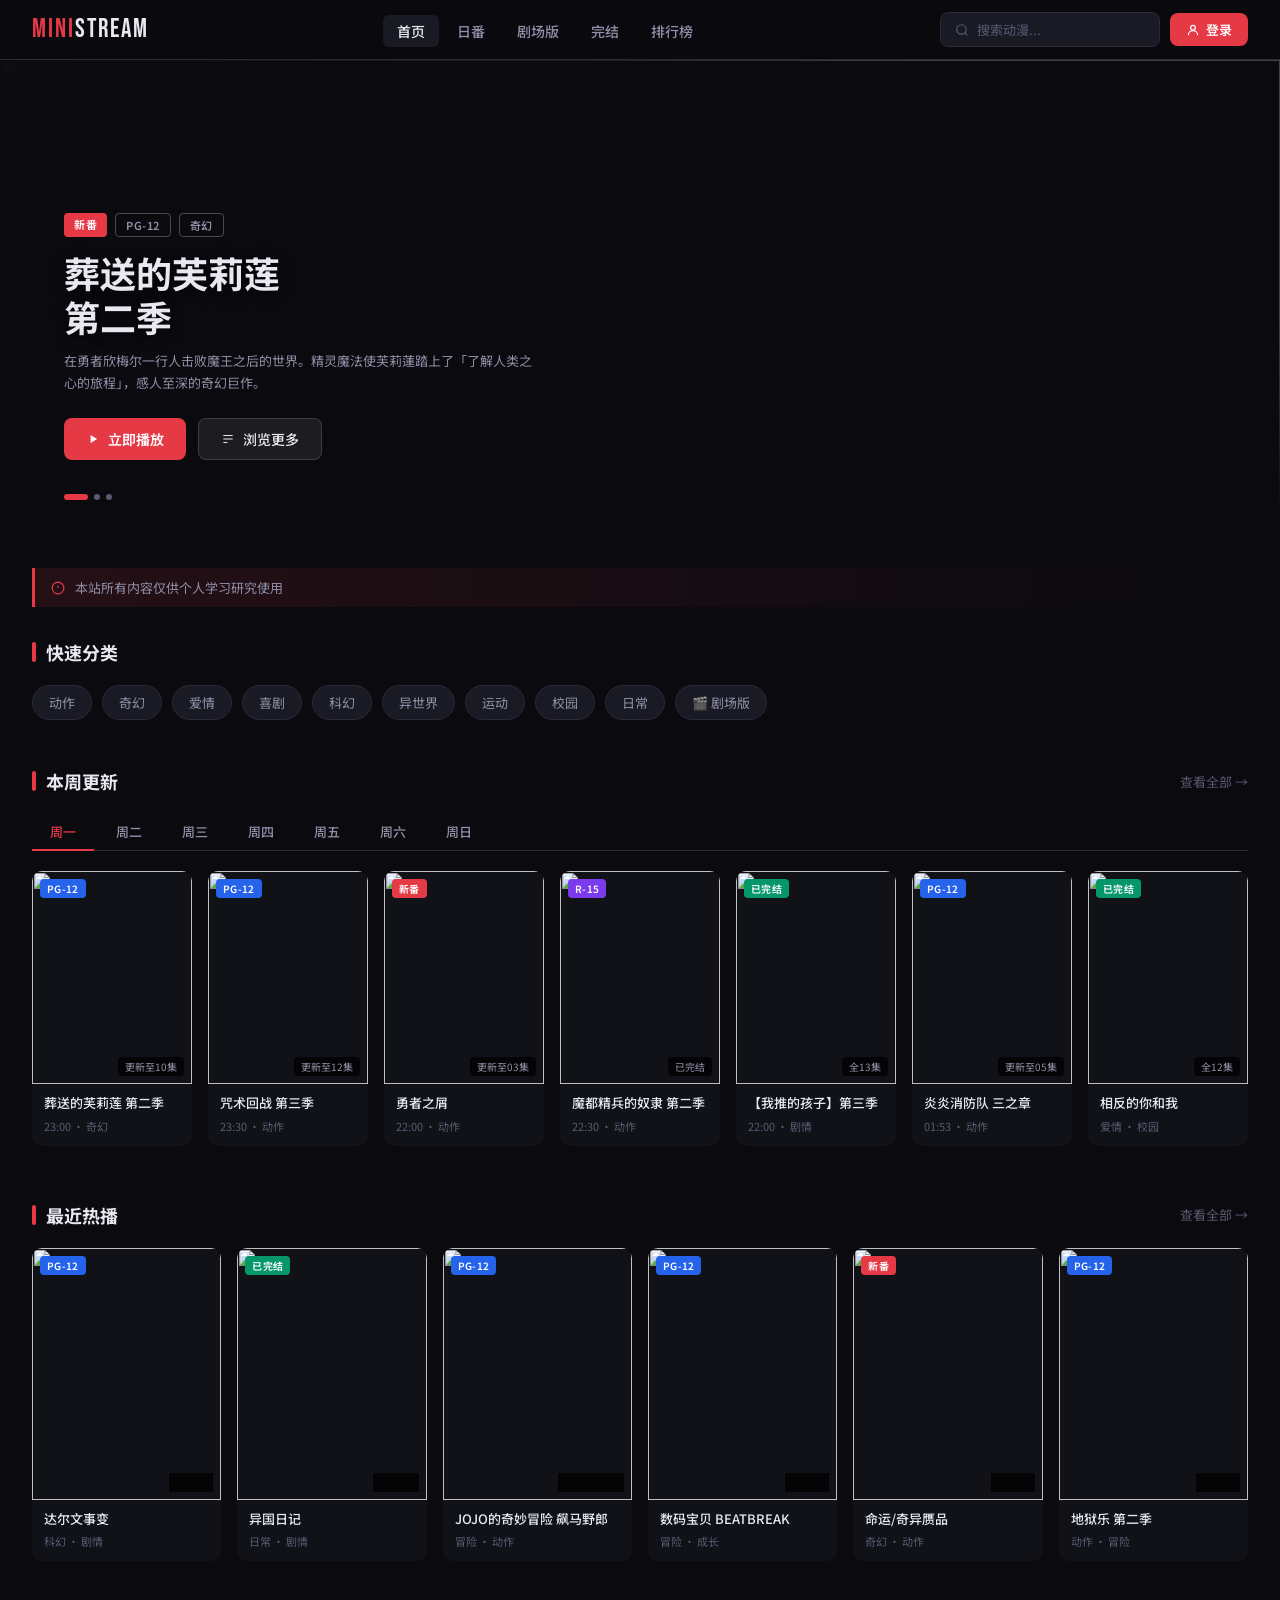
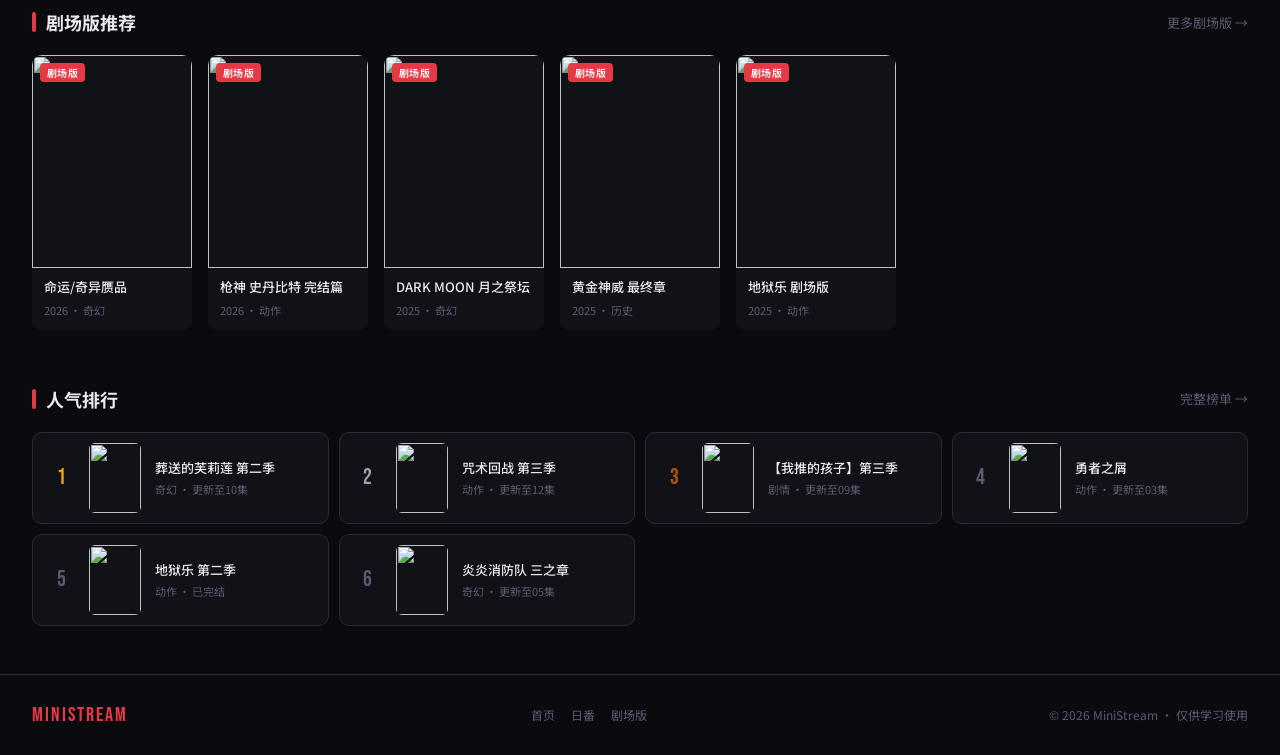
==== frontend/index.html @ b25bc858 "feat: 初始化项目 - 前端页面+FastAPI后端+HLS流媒体" ====
<!DOCTYPE html>
<html lang="zh">
<head>
  <meta charset="UTF-8">
  <meta name="viewport" content="width=device-width, initial-scale=1.0">
  <title>MiniStream · 高清动漫在线观看</title>
  <link rel="preconnect" href="https://fonts.googleapis.com">
  <link href="https://fonts.googleapis.com/css2?family=Noto+Sans+SC:wght@300;400;500;700&family=Bebas+Neue&display=swap" rel="stylesheet">
  <link rel="stylesheet" href="common.css">
  <style>
    /* HERO */
    .hero { position: relative; height: 460px; overflow: hidden; margin-bottom: 48px; }
    .hero-slides { position: relative; width: 100%; height: 100%; }
    .hero-slide { position: absolute; inset: 0; opacity: 0; transition: opacity 0.8s ease; }
    .hero-slide.active { opacity: 1; }
    .hero-bg { width: 100%; height: 100%; object-fit: cover; filter: brightness(0.35); }
    .hero-gradient {
      position: absolute; inset: 0;
      background: linear-gradient(to right, rgba(10,10,15,0.96) 0%, rgba(10,10,15,0.65) 45%, transparent 75%),
                  linear-gradient(to top, rgba(10,10,15,1) 0%, transparent 45%);
    }
    .hero-content {
      position: absolute; bottom: 60px; left: 64px; max-width: 480px;
      animation: fadeUp 0.6s ease;
    }
    @keyframes fadeUp { from { opacity:0; transform:translateY(16px); } to { opacity:1; transform:translateY(0); } }
    .hero-tags { display: flex; gap: 8px; margin-bottom: 14px; }
    .hero-tag {
      font-size: 11px; font-weight: 600; padding: 3px 10px; border-radius: 4px;
      background: var(--accent); color: #fff; letter-spacing: 0.5px;
    }
    .hero-tag.outline { background: transparent; border: 1px solid rgba(255,255,255,0.25); color: var(--text2); }
    .hero-title { font-size: 36px; font-weight: 700; line-height: 1.2; margin-bottom: 12px; text-shadow: 0 2px 12px rgba(0,0,0,0.6); }
    .hero-desc { font-size: 13px; color: var(--text2); line-height: 1.7; margin-bottom: 24px;
      display: -webkit-box; -webkit-line-clamp: 3; -webkit-box-orient: vertical; overflow: hidden; }
    .hero-actions { display: flex; gap: 12px; }
    .btn-primary {
      display: flex; align-items: center; gap: 8px;
      background: var(--accent); color: #fff; border: none;
      padding: 10px 22px; border-radius: 8px; font-size: 14px; font-weight: 600;
      cursor: pointer; font-family: inherit; transition: all 0.2s; text-decoration: none;
    }
    .btn-primary:hover { background: var(--accent2); transform: translateY(-1px); }
    .btn-secondary {
      display: flex; align-items: center; gap: 8px;
      background: rgba(255,255,255,0.08); color: var(--text);
      border: 1px solid rgba(255,255,255,0.15);
      padding: 10px 22px; border-radius: 8px; font-size: 14px; font-weight: 500;
      cursor: pointer; font-family: inherit; transition: all 0.2s; text-decoration: none; backdrop-filter: blur(8px);
    }
    .btn-secondary:hover { background: rgba(255,255,255,0.14); }
    .hero-dots { position: absolute; bottom: 20px; left: 64px; display: flex; gap: 6px; }
    .hero-dot { width: 6px; height: 6px; border-radius: 3px; background: var(--text3); cursor: pointer; transition: all 0.3s; }
    .hero-dot.active { width: 24px; background: var(--accent); }

    /* SECTIONS */
    .section { padding: 0 32px; margin-bottom: 48px; }
    .section-header { display: flex; align-items: center; justify-content: space-between; margin-bottom: 20px; }
    .section-title { display: flex; align-items: center; gap: 10px; font-size: 18px; font-weight: 700; }
    .section-title::before { content:''; display:block; width:4px; height:20px; background:var(--accent); border-radius:2px; }
    .section-more { font-size: 13px; color: var(--text3); text-decoration: none; display: flex; align-items: center; gap: 4px; transition: color 0.2s; }
    .section-more:hover { color: var(--accent); }

    /* WEEKDAY */
    .weekday-tabs { display:flex; gap:4px; margin-bottom:20px; border-bottom:1px solid var(--border); }
    .weekday-tab { padding:8px 18px; font-size:13px; font-weight:500; color:var(--text2); cursor:pointer; border-bottom:2px solid transparent; margin-bottom:-1px; transition:all 0.2s; }
    .weekday-tab:hover { color: var(--text); }
    .weekday-tab.active { color: var(--accent); border-bottom-color: var(--accent); }

    /* SCROLL ROW */
    .scroll-row { display:flex; gap:16px; overflow-x:auto; padding-bottom:8px; scrollbar-width:none; }
    .scroll-row::-webkit-scrollbar { display:none; }
    .scroll-row .anime-card { flex: 0 0 160px; }

    /* GRID */
    .card-grid { display:grid; grid-template-columns:repeat(auto-fill, minmax(180px,1fr)); gap:16px; }

    /* RANKING */
    .rank-list { display:grid; grid-template-columns:repeat(auto-fill, minmax(280px,1fr)); gap:10px; }
    .rank-item {
      display:flex; align-items:center; gap:14px; padding:10px 14px;
      border-radius:10px; background:var(--bg2); border:1px solid var(--border);
      cursor:pointer; transition:all 0.2s; text-decoration:none; color:inherit;
    }
    .rank-item:hover { background:var(--card-hover); border-color:var(--accent); }
    .rank-num { font-family:'Bebas Neue',sans-serif; font-size:22px; color:var(--text3); width:28px; text-align:center; flex-shrink:0; }
    .rank-item:nth-child(1) .rank-num { color:#f59e0b; }
    .rank-item:nth-child(2) .rank-num { color:#9ca3af; }
    .rank-item:nth-child(3) .rank-num { color:#b45309; }
    .rank-thumb { width:52px; height:70px; border-radius:6px; object-fit:cover; flex-shrink:0; }
    .rank-info { flex:1; min-width:0; }
    .rank-title { font-size:13px; font-weight:500; margin-bottom:4px; white-space:nowrap; overflow:hidden; text-overflow:ellipsis; }
    .rank-sub { font-size:11px; color:var(--text3); }

    /* NOTICE */
    .notice {
      background: linear-gradient(90deg, rgba(230,57,70,0.12), transparent);
      border-left: 3px solid var(--accent);
      padding: 10px 16px; margin: 0 32px 32px;
      border-radius: 0 8px 8px 0;
      font-size: 13px; color: var(--text2);
      display: flex; align-items: center; gap: 10px;
    }

    /* CATEGORY QUICK LINKS */
    .quick-links { display:flex; gap:10px; flex-wrap:wrap; }
    .quick-link {
      padding: 7px 16px; border-radius: 20px;
      background: var(--bg3); border: 1px solid var(--border);
      font-size: 13px; color: var(--text2); text-decoration: none;
      transition: all 0.2s;
    }
    .quick-link:hover { border-color: var(--accent); color: var(--accent); }

    @media(max-width:768px) {
      .hero-content { left:20px; bottom:40px; }
      .hero-title { font-size:24px; }
      .section { padding: 0 16px; }
      .notice { margin: 0 16px 24px; }
    }
  </style>
</head>
<body>

<nav>
  <a href="index.html" class="logo">Mini<span>Stream</span></a>
  <ul class="nav-links">
    <li><a href="index.html" class="active">首页</a></li>
    <li><a href="show-anime.html">日番</a></li>
    <li><a href="show-movie.html">剧场版</a></li>
    <li><a href="show-anime.html?filter=end">完结</a></li>
    <li><a href="show-anime.html?sort=hits">排行榜</a></li>
  </ul>
  <div style="display:flex;align-items:center;gap:10px;">
    <div class="nav-search">
      <svg width="14" height="14" viewBox="0 0 24 24" fill="none" stroke="currentColor" stroke-width="2"><circle cx="11" cy="11" r="8"/><path d="m21 21-4.35-4.35"/></svg>
      <input type="text" placeholder="搜索动漫...">
    </div>
    <div id="nav-user-area"></div>
  </div>
</nav>
<style>
.nav-login-btn {
  display:flex; align-items:center; gap:6px;
  padding:7px 16px; border-radius:8px;
  background:var(--accent); color:#fff;
  font-size:13px; font-weight:600;
  text-decoration:none; white-space:nowrap;
  transition:all 0.2s; flex-shrink:0;
}
.nav-login-btn:hover { background:var(--accent2); transform:translateY(-1px); }
.nav-user-btn {
  display:flex; align-items:center; gap:8px;
  padding:5px 14px 5px 6px; border-radius:8px;
  background:var(--bg3); border:1px solid var(--border);
  color:var(--text); font-size:13px; font-weight:500;
  text-decoration:none; white-space:nowrap;
  transition:all 0.2s; flex-shrink:0;
}
.nav-user-btn:hover { border-color:var(--accent); color:var(--accent); }
.nav-user-avatar {
  width:28px; height:28px; border-radius:50%;
  background:linear-gradient(135deg,#f59e0b,#ef4444);
  display:flex; align-items:center; justify-content:center;
  font-size:11px; font-weight:700; color:#fff; flex-shrink:0;
}
</style>
<script>
(function(){
  const area = document.getElementById('nav-user-area');
  const loggedIn = sessionStorage.getItem('ms_logged_in') === '1';
  if (loggedIn) {
    area.innerHTML = `<a href="profile.html" class="nav-user-btn"><div class="nav-user-avatar">MS</div>我的</a>`;
  } else {
    area.innerHTML = `<a href="login.html" class="nav-login-btn"><svg width="14" height="14" viewBox="0 0 24 24" fill="none" stroke="currentColor" stroke-width="2"><circle cx="12" cy="8" r="4"/><path d="M20 21a8 8 0 1 0-16 0"/></svg>登录</a>`;
  }
})();
</script>

<!-- HERO -->
<div class="hero">
  <div class="hero-slides">
    <div class="hero-slide active">
      <img class="hero-bg" src="https://images.unsplash.com/photo-1578632767115-351597cf2477?w=1600&q=80" alt="">
      <div class="hero-gradient"></div>
      <div class="hero-content">
        <div class="hero-tags">
          <span class="hero-tag">新番</span>
          <span class="hero-tag outline">PG-12</span>
          <span class="hero-tag outline">奇幻</span>
        </div>
        <h1 class="hero-title">葬送的芙莉莲<br>第二季</h1>
        <p class="hero-desc">在勇者欣梅尔一行人击败魔王之后的世界。精灵魔法使芙莉蓮踏上了「了解人类之心的旅程」，感人至深的奇幻巨作。</p>
        <div class="hero-actions">
          <a href="player.html" class="btn-primary">
            <svg width="14" height="14" viewBox="0 0 24 24" fill="currentColor"><path d="M8 5v14l11-7z"/></svg>
            立即播放
          </a>
          <a href="show-anime.html" class="btn-secondary">
            <svg width="14" height="14" viewBox="0 0 24 24" fill="none" stroke="currentColor" stroke-width="2"><path d="M4 6h16M4 12h16M4 18h7"/></svg>
            浏览更多
          </a>
        </div>
      </div>
    </div>
    <div class="hero-slide">
      <img class="hero-bg" src="https://images.unsplash.com/photo-1541701494587-cb58502866ab?w=1600&q=80" alt="">
      <div class="hero-gradient"></div>
      <div class="hero-content">
        <div class="hero-tags">
          <span class="hero-tag">热播</span>
          <span class="hero-tag outline">PG-12</span>
          <span class="hero-tag outline">动作</span>
        </div>
        <h1 class="hero-title">咒术回战<br>第三季</h1>
        <p class="hero-desc">涩谷事变后，五条悟被封印，虎杖等人踏入死灭回游的残酷战场，守护世界的最终决战开幕。</p>
        <div class="hero-actions">
          <a href="player.html" class="btn-primary">
            <svg width="14" height="14" viewBox="0 0 24 24" fill="currentColor"><path d="M8 5v14l11-7z"/></svg>
            立即播放
          </a>
          <a href="show-anime.html" class="btn-secondary">
            <svg width="14" height="14" viewBox="0 0 24 24" fill="none" stroke="currentColor" stroke-width="2"><path d="M4 6h16M4 12h16M4 18h7"/></svg>
            浏览更多
          </a>
        </div>
      </div>
    </div>
    <div class="hero-slide">
      <img class="hero-bg" src="https://images.unsplash.com/photo-1614854262318-831574f15f1f?w=1600&q=80" alt="">
      <div class="hero-gradient"></div>
      <div class="hero-content">
        <div class="hero-tags">
          <span class="hero-tag">剧场版</span>
          <span class="hero-tag outline">PG-12</span>
          <span class="hero-tag outline">冒险</span>
        </div>
        <h1 class="hero-title">命运/奇异赝品</h1>
        <p class="hero-desc">圣杯战争再度开启，魔法师与英雄从者在美国西部展开新一轮命运对决。</p>
        <div class="hero-actions">
          <a href="player.html" class="btn-primary">
            <svg width="14" height="14" viewBox="0 0 24 24" fill="currentColor"><path d="M8 5v14l11-7z"/></svg>
            立即播放
          </a>
          <a href="show-movie.html" class="btn-secondary">
            <svg width="14" height="14" viewBox="0 0 24 24" fill="none" stroke="currentColor" stroke-width="2"><path d="M4 6h16M4 12h16M4 18h7"/></svg>
            更多剧场版
          </a>
        </div>
      </div>
    </div>
  </div>
  <div class="hero-dots">
    <div class="hero-dot active" onclick="goSlide(0)"></div>
    <div class="hero-dot" onclick="goSlide(1)"></div>
    <div class="hero-dot" onclick="goSlide(2)"></div>
  </div>
</div>

<!-- NOTICE -->
<div class="notice">
  <svg width="14" height="14" viewBox="0 0 24 24" fill="none" stroke="var(--accent)" stroke-width="2"><circle cx="12" cy="12" r="10"/><path d="M12 8v4m0 4h.01"/></svg>
  本站所有内容仅供个人学习研究使用
</div>

<!-- 快速分类 -->
<div class="section">
  <div class="section-header">
    <div class="section-title">快速分类</div>
  </div>
  <div class="quick-links">
    <a href="show-anime.html?genre=action" class="quick-link">动作</a>
    <a href="show-anime.html?genre=fantasy" class="quick-link">奇幻</a>
    <a href="show-anime.html?genre=romance" class="quick-link">爱情</a>
    <a href="show-anime.html?genre=comedy" class="quick-link">喜剧</a>
    <a href="show-anime.html?genre=scifi" class="quick-link">科幻</a>
    <a href="show-anime.html?genre=isekai" class="quick-link">异世界</a>
    <a href="show-anime.html?genre=sports" class="quick-link">运动</a>
    <a href="show-anime.html?genre=school" class="quick-link">校园</a>
    <a href="show-anime.html?genre=daily" class="quick-link">日常</a>
    <a href="show-movie.html" class="quick-link">🎬 剧场版</a>
  </div>
</div>

<!-- 本周更新 -->
<div class="section">
  <div class="section-header">
    <div class="section-title">本周更新</div>
    <a href="show-anime.html" class="section-more">查看全部 →</a>
  </div>
  <div class="weekday-tabs">
    <div class="weekday-tab active">周一</div>
    <div class="weekday-tab">周二</div>
    <div class="weekday-tab">周三</div>
    <div class="weekday-tab">周四</div>
    <div class="weekday-tab">周五</div>
    <div class="weekday-tab">周六</div>
    <div class="weekday-tab">周日</div>
  </div>
  <div class="scroll-row">
    <a href="player.html" class="anime-card">
      <div class="card-thumb">
        <img src="https://images.unsplash.com/photo-1607604276583-eef5d176d035?w=300&q=70" alt="">
        <div class="card-overlay"><div class="play-icon"><svg width="18" height="18" viewBox="0 0 24 24" fill="white"><path d="M8 5v14l11-7z"/></svg></div></div>
        <span class="card-badge pg">PG-12</span>
        <span class="card-ep">更新至10集</span>
      </div>
      <div class="card-info"><div class="card-title">葬送的芙莉莲 第二季</div><div class="card-meta">23:00 · 奇幻</div></div>
    </a>
    <a href="player.html" class="anime-card">
      <div class="card-thumb">
        <img src="https://images.unsplash.com/photo-1635805737707-575885ab0820?w=300&q=70" alt="">
        <div class="card-overlay"><div class="play-icon"><svg width="18" height="18" viewBox="0 0 24 24" fill="white"><path d="M8 5v14l11-7z"/></svg></div></div>
        <span class="card-badge pg">PG-12</span>
        <span class="card-ep">更新至12集</span>
      </div>
      <div class="card-info"><div class="card-title">咒术回战 第三季</div><div class="card-meta">23:30 · 动作</div></div>
    </a>
    <a href="player.html" class="anime-card">
      <div class="card-thumb">
        <img src="https://images.unsplash.com/photo-1614854262318-831574f15f1f?w=300&q=70" alt="">
        <div class="card-overlay"><div class="play-icon"><svg width="18" height="18" viewBox="0 0 24 24" fill="white"><path d="M8 5v14l11-7z"/></svg></div></div>
        <span class="card-badge">新番</span>
        <span class="card-ep">更新至03集</span>
      </div>
      <div class="card-info"><div class="card-title">勇者之屑</div><div class="card-meta">22:00 · 动作</div></div>
    </a>
    <a href="player.html" class="anime-card">
      <div class="card-thumb">
        <img src="https://images.unsplash.com/photo-1560762484-813fc97650a0?w=300&q=70" alt="">
        <div class="card-overlay"><div class="play-icon"><svg width="18" height="18" viewBox="0 0 24 24" fill="white"><path d="M8 5v14l11-7z"/></svg></div></div>
        <span class="card-badge r15">R-15</span>
        <span class="card-ep">已完结</span>
      </div>
      <div class="card-info"><div class="card-title">魔都精兵的奴隶 第二季</div><div class="card-meta">22:30 · 动作</div></div>
    </a>
    <a href="player.html" class="anime-card">
      <div class="card-thumb">
        <img src="https://images.unsplash.com/photo-1534447677768-be436bb09401?w=300&q=70" alt="">
        <div class="card-overlay"><div class="play-icon"><svg width="18" height="18" viewBox="0 0 24 24" fill="white"><path d="M8 5v14l11-7z"/></svg></div></div>
        <span class="card-badge end">已完结</span>
        <span class="card-ep">全13集</span>
      </div>
      <div class="card-info"><div class="card-title">【我推的孩子】第三季</div><div class="card-meta">22:00 · 剧情</div></div>
    </a>
    <a href="player.html" class="anime-card">
      <div class="card-thumb">
        <img src="https://images.unsplash.com/photo-1579546929518-9e396f3cc809?w=300&q=70" alt="">
        <div class="card-overlay"><div class="play-icon"><svg width="18" height="18" viewBox="0 0 24 24" fill="white"><path d="M8 5v14l11-7z"/></svg></div></div>
        <span class="card-badge pg">PG-12</span>
        <span class="card-ep">更新至05集</span>
      </div>
      <div class="card-info"><div class="card-title">炎炎消防队 三之章</div><div class="card-meta">01:53 · 动作</div></div>
    </a>
    <a href="player.html" class="anime-card">
      <div class="card-thumb">
        <img src="https://images.unsplash.com/photo-1519638399535-1b036603ac77?w=300&q=70" alt="">
        <div class="card-overlay"><div class="play-icon"><svg width="18" height="18" viewBox="0 0 24 24" fill="white"><path d="M8 5v14l11-7z"/></svg></div></div>
        <span class="card-badge end">已完结</span>
        <span class="card-ep">全12集</span>
      </div>
      <div class="card-info"><div class="card-title">相反的你和我</div><div class="card-meta">爱情 · 校园</div></div>
    </a>
  </div>
</div>

<!-- 最近热播 -->
<div class="section">
  <div class="section-header">
    <div class="section-title">最近热播</div>
    <a href="show-anime.html?sort=hits" class="section-more">查看全部 →</a>
  </div>
  <div class="card-grid">
    <a href="player.html" class="anime-card"><div class="card-thumb"><img src="https://images.unsplash.com/photo-1604076913837-52ab5629fde9?w=400&q=70" alt=""><div class="card-overlay"><div class="play-icon"><svg width="18" height="18" viewBox="0 0 24 24" fill="white"><path d="M8 5v14l11-7z"/></svg></div></div><span class="card-badge pg">PG-12</span><span class="card-ep">已完结</span></div><div class="card-info"><div class="card-title">达尔文事变</div><div class="card-meta">科幻 · 剧情</div></div></a>
    <a href="player.html" class="anime-card"><div class="card-thumb"><img src="https://images.unsplash.com/photo-1518173946687-a4c8892bbd9f?w=400&q=70" alt=""><div class="card-overlay"><div class="play-icon"><svg width="18" height="18" viewBox="0 0 24 24" fill="white"><path d="M8 5v14l11-7z"/></svg></div></div><span class="card-badge end">已完结</span><span class="card-ep">全13集</span></div><div class="card-info"><div class="card-title">异国日记</div><div class="card-meta">日常 · 剧情</div></div></a>
    <a href="player.html" class="anime-card"><div class="card-thumb"><img src="https://images.unsplash.com/photo-1502472584811-0a2f2feb8968?w=400&q=70" alt=""><div class="card-overlay"><div class="play-icon"><svg width="18" height="18" viewBox="0 0 24 24" fill="white"><path d="M8 5v14l11-7z"/></svg></div></div><span class="card-badge pg">PG-12</span><span class="card-ep">更新至07集</span></div><div class="card-info"><div class="card-title">JOJO的奇妙冒险 飙马野郎</div><div class="card-meta">冒险 · 动作</div></div></a>
    <a href="player.html" class="anime-card"><div class="card-thumb"><img src="https://images.unsplash.com/photo-1511367461989-f85a21fda167?w=400&q=70" alt=""><div class="card-overlay"><div class="play-icon"><svg width="18" height="18" viewBox="0 0 24 24" fill="white"><path d="M8 5v14l11-7z"/></svg></div></div><span class="card-badge pg">PG-12</span><span class="card-ep">已完结</span></div><div class="card-info"><div class="card-title">数码宝贝 BEATBREAK</div><div class="card-meta">冒险 · 成长</div></div></a>
    <a href="player.html" class="anime-card"><div class="card-thumb"><img src="https://images.unsplash.com/photo-1614854262318-831574f15f1f?w=400&q=70" alt=""><div class="card-overlay"><div class="play-icon"><svg width="18" height="18" viewBox="0 0 24 24" fill="white"><path d="M8 5v14l11-7z"/></svg></div></div><span class="card-badge">新番</span><span class="card-ep">已完结</span></div><div class="card-info"><div class="card-title">命运/奇异赝品</div><div class="card-meta">奇幻 · 动作</div></div></a>
    <a href="player.html" class="anime-card"><div class="card-thumb"><img src="https://images.unsplash.com/photo-1560762484-813fc97650a0?w=400&q=70" alt=""><div class="card-overlay"><div class="play-icon"><svg width="18" height="18" viewBox="0 0 24 24" fill="white"><path d="M8 5v14l11-7z"/></svg></div></div><span class="card-badge pg">PG-12</span><span class="card-ep">已完结</span></div><div class="card-info"><div class="card-title">地狱乐 第二季</div><div class="card-meta">动作 · 冒险</div></div></a>
  </div>
</div>

<!-- 剧场版推荐 -->
<div class="section">
  <div class="section-header">
    <div class="section-title">剧场版推荐</div>
    <a href="show-movie.html" class="section-more">更多剧场版 →</a>
  </div>
  <div class="scroll-row">
    <a href="player.html" class="anime-card">
      <div class="card-thumb"><img src="https://images.unsplash.com/photo-1569701813229-33284b643e3c?w=300&q=70" alt=""><div class="card-overlay"><div class="play-icon"><svg width="18" height="18" viewBox="0 0 24 24" fill="white"><path d="M8 5v14l11-7z"/></svg></div></div><span class="card-badge">剧场版</span></div>
      <div class="card-info"><div class="card-title">命运/奇异赝品</div><div class="card-meta">2026 · 奇幻</div></div>
    </a>
    <a href="player.html" class="anime-card">
      <div class="card-thumb"><img src="https://images.unsplash.com/photo-1519125323398-675f0ddb6308?w=300&q=70" alt=""><div class="card-overlay"><div class="play-icon"><svg width="18" height="18" viewBox="0 0 24 24" fill="white"><path d="M8 5v14l11-7z"/></svg></div></div><span class="card-badge">剧场版</span></div>
      <div class="card-info"><div class="card-title">枪神 史丹比特 完结篇</div><div class="card-meta">2026 · 动作</div></div>
    </a>
    <a href="player.html" class="anime-card">
      <div class="card-thumb"><img src="https://images.unsplash.com/photo-1507003211169-0a1dd7228f2d?w=300&q=70" alt=""><div class="card-overlay"><div class="play-icon"><svg width="18" height="18" viewBox="0 0 24 24" fill="white"><path d="M8 5v14l11-7z"/></svg></div></div><span class="card-badge">剧场版</span></div>
      <div class="card-info"><div class="card-title">DARK MOON 月之祭坛</div><div class="card-meta">2025 · 奇幻</div></div>
    </a>
    <a href="player.html" class="anime-card">
      <div class="card-thumb"><img src="https://images.unsplash.com/photo-1465101162946-4377e57745c3?w=300&q=70" alt=""><div class="card-overlay"><div class="play-icon"><svg width="18" height="18" viewBox="0 0 24 24" fill="white"><path d="M8 5v14l11-7z"/></svg></div></div><span class="card-badge">剧场版</span></div>
      <div class="card-info"><div class="card-title">黄金神威 最终章</div><div class="card-meta">2025 · 历史</div></div>
    </a>
    <a href="player.html" class="anime-card">
      <div class="card-thumb"><img src="https://images.unsplash.com/photo-1451187580459-43490279c0fa?w=300&q=70" alt=""><div class="card-overlay"><div class="play-icon"><svg width="18" height="18" viewBox="0 0 24 24" fill="white"><path d="M8 5v14l11-7z"/></svg></div></div><span class="card-badge">剧场版</span></div>
      <div class="card-info"><div class="card-title">地狱乐 剧场版</div><div class="card-meta">2025 · 动作</div></div>
    </a>
  </div>
</div>

<!-- 人气排行 -->
<div class="section">
  <div class="section-header">
    <div class="section-title">人气排行</div>
    <a href="show-anime.html?sort=hits" class="section-more">完整榜单 →</a>
  </div>
  <div class="rank-list">
    <a href="player.html" class="rank-item"><div class="rank-num">1</div><img class="rank-thumb" src="https://images.unsplash.com/photo-1607604276583-eef5d176d035?w=100&q=70" alt=""><div class="rank-info"><div class="rank-title">葬送的芙莉莲 第二季</div><div class="rank-sub">奇幻 · 更新至10集</div></div></a>
    <a href="player.html" class="rank-item"><div class="rank-num">2</div><img class="rank-thumb" src="https://images.unsplash.com/photo-1635805737707-575885ab0820?w=100&q=70" alt=""><div class="rank-info"><div class="rank-title">咒术回战 第三季</div><div class="rank-sub">动作 · 更新至12集</div></div></a>
    <a href="player.html" class="rank-item"><div class="rank-num">3</div><img class="rank-thumb" src="https://images.unsplash.com/photo-1534447677768-be436bb09401?w=100&q=70" alt=""><div class="rank-info"><div class="rank-title">【我推的孩子】第三季</div><div class="rank-sub">剧情 · 更新至09集</div></div></a>
    <a href="player.html" class="rank-item"><div class="rank-num">4</div><img class="rank-thumb" src="https://images.unsplash.com/photo-1614854262318-831574f15f1f?w=100&q=70" alt=""><div class="rank-info"><div class="rank-title">勇者之屑</div><div class="rank-sub">动作 · 更新至03集</div></div></a>
    <a href="player.html" class="rank-item"><div class="rank-num">5</div><img class="rank-thumb" src="https://images.unsplash.com/photo-1560762484-813fc97650a0?w=100&q=70" alt=""><div class="rank-info"><div class="rank-title">地狱乐 第二季</div><div class="rank-sub">动作 · 已完结</div></div></a>
    <a href="player.html" class="rank-item"><div class="rank-num">6</div><img class="rank-thumb" src="https://images.unsplash.com/photo-1579546929518-9e396f3cc809?w=100&q=70" alt=""><div class="rank-info"><div class="rank-title">炎炎消防队 三之章</div><div class="rank-sub">奇幻 · 更新至05集</div></div></a>
  </div>
</div>

<footer>
  <div class="footer-logo">MiniStream</div>
  <div class="footer-links">
    <a href="index.html">首页</a>
    <a href="show-anime.html">日番</a>
    <a href="show-movie.html">剧场版</a>
  </div>
  <div class="footer-text">© 2026 MiniStream · 仅供学习使用</div>
</footer>

<script>
  let current = 0;
  const slides = document.querySelectorAll('.hero-slide');
  const dots = document.querySelectorAll('.hero-dot');
  function goSlide(n) {
    slides[current].classList.remove('active'); dots[current].classList.remove('active');
    current = n;
    slides[current].classList.add('active'); dots[current].classList.add('active');
  }
  setInterval(() => goSlide((current + 1) % slides.length), 5000);

  document.querySelectorAll('.weekday-tab').forEach(tab => {
    tab.addEventListener('click', () => {
      document.querySelectorAll('.weekday-tab').forEach(t => t.classList.remove('active'));
      tab.classList.add('active');
    });
  });
</script>
</body>
</html>
---- frontend/common.css ----
@import url('https://fonts.googleapis.com/css2?family=Noto+Sans+SC:wght@300;400;500;700&family=Bebas+Neue&display=swap');

:root {
  --bg: #0a0a0f;
  --bg2: #111118;
  --bg3: #1a1a24;
  --accent: #e63946;
  --accent2: #ff6b6b;
  --text: #e8e8f0;
  --text2: #9090a8;
  --text3: #5a5a72;
  --border: #2a2a38;
  --card-hover: #1e1e2e;
}

* { margin: 0; padding: 0; box-sizing: border-box; }

body {
  background: var(--bg);
  color: var(--text);
  font-family: 'Noto Sans SC', sans-serif;
  min-height: 100vh;
}

::-webkit-scrollbar { width: 5px; }
::-webkit-scrollbar-track { background: var(--bg); }
::-webkit-scrollbar-thumb { background: var(--border); border-radius: 3px; }
::-webkit-scrollbar-thumb:hover { background: var(--accent); }

/* NAV */
nav {
  position: sticky; top: 0; z-index: 100;
  background: rgba(10,10,15,0.94);
  backdrop-filter: blur(16px);
  border-bottom: 1px solid var(--border);
  padding: 0 32px; height: 60px;
  display: flex; align-items: center; justify-content: space-between; gap: 24px;
}
.logo {
  font-family: 'Bebas Neue', sans-serif;
  font-size: 26px; letter-spacing: 2px;
  color: var(--accent); text-decoration: none; flex-shrink: 0;
}
.logo span { color: var(--text); }
.nav-links { display: flex; gap: 4px; list-style: none; }
.nav-links a {
  color: var(--text2); text-decoration: none;
  font-size: 14px; font-weight: 500;
  padding: 6px 14px; border-radius: 6px; transition: all 0.2s;
}
.nav-links a:hover, .nav-links a.active { color: var(--text); background: var(--bg3); }
.nav-search {
  display: flex; align-items: center;
  background: var(--bg3); border: 1px solid var(--border);
  border-radius: 8px; padding: 7px 14px; gap: 8px;
  transition: border-color 0.2s; width: 220px;
}
.nav-search:focus-within { border-color: var(--accent); }
.nav-search input {
  background: none; border: none; outline: none;
  color: var(--text); font-size: 13px; font-family: inherit; width: 100%;
}
.nav-search input::placeholder { color: var(--text3); }
.nav-search svg { color: var(--text3); flex-shrink: 0; }

/* CARD */
.anime-card {
  border-radius: 10px; overflow: hidden;
  background: var(--bg2); cursor: pointer;
  transition: transform 0.25s, box-shadow 0.25s;
  position: relative; text-decoration: none; display: block; color: inherit;
}
.anime-card:hover { transform: translateY(-4px); box-shadow: 0 12px 32px rgba(0,0,0,0.5); }
.anime-card:hover .card-overlay { opacity: 1; }
.anime-card:hover .card-thumb img { transform: scale(1.06); }

.card-thumb {
  position: relative; aspect-ratio: 3/4; overflow: hidden;
}
.card-thumb img { width: 100%; height: 100%; object-fit: cover; transition: transform 0.4s; }
.card-overlay {
  position: absolute; inset: 0;
  background: rgba(0,0,0,0.5); opacity: 0; transition: opacity 0.2s;
  display: flex; align-items: center; justify-content: center;
}
.play-icon {
  width: 48px; height: 48px; border-radius: 50%;
  background: var(--accent); display: flex; align-items: center; justify-content: center;
  transform: scale(0.8); transition: transform 0.2s;
}
.anime-card:hover .play-icon { transform: scale(1); }
.card-badge {
  position: absolute; top: 8px; left: 8px;
  font-size: 10px; font-weight: 600;
  padding: 2px 7px; border-radius: 4px;
  background: var(--accent); color: #fff; letter-spacing: 0.3px;
}
.card-badge.pg { background: #2563eb; }
.card-badge.r15 { background: #7c3aed; }
.card-badge.r18 { background: #dc2626; }
.card-badge.end { background: #059669; }
.card-ep {
  position: absolute; bottom: 8px; right: 8px;
  font-size: 10px; padding: 2px 7px; border-radius: 4px;
  background: rgba(0,0,0,0.75); color: var(--text2); backdrop-filter: blur(4px);
}
.card-info { padding: 10px 12px 12px; }
.card-title {
  font-size: 13px; font-weight: 500; line-height: 1.4; margin-bottom: 5px;
  display: -webkit-box; -webkit-line-clamp: 2; -webkit-box-orient: vertical; overflow: hidden;
}
.card-meta { font-size: 11px; color: var(--text3); }

/* FOOTER */
footer {
  border-top: 1px solid var(--border);
  padding: 28px 32px; margin-top: 24px;
  display: flex; align-items: center; justify-content: space-between;
}
.footer-logo { font-family: 'Bebas Neue', sans-serif; font-size: 20px; letter-spacing: 2px; color: var(--accent); }
.footer-text { font-size: 12px; color: var(--text3); }
.footer-links { display: flex; gap: 16px; }
.footer-links a { font-size: 12px; color: var(--text3); text-decoration: none; transition: color 0.2s; }
.footer-links a:hover { color: var(--accent); }

@media (max-width: 768px) {
  nav { padding: 0 16px; }
  .nav-links { display: none; }
  footer { flex-direction: column; gap: 12px; text-align: center; }
}
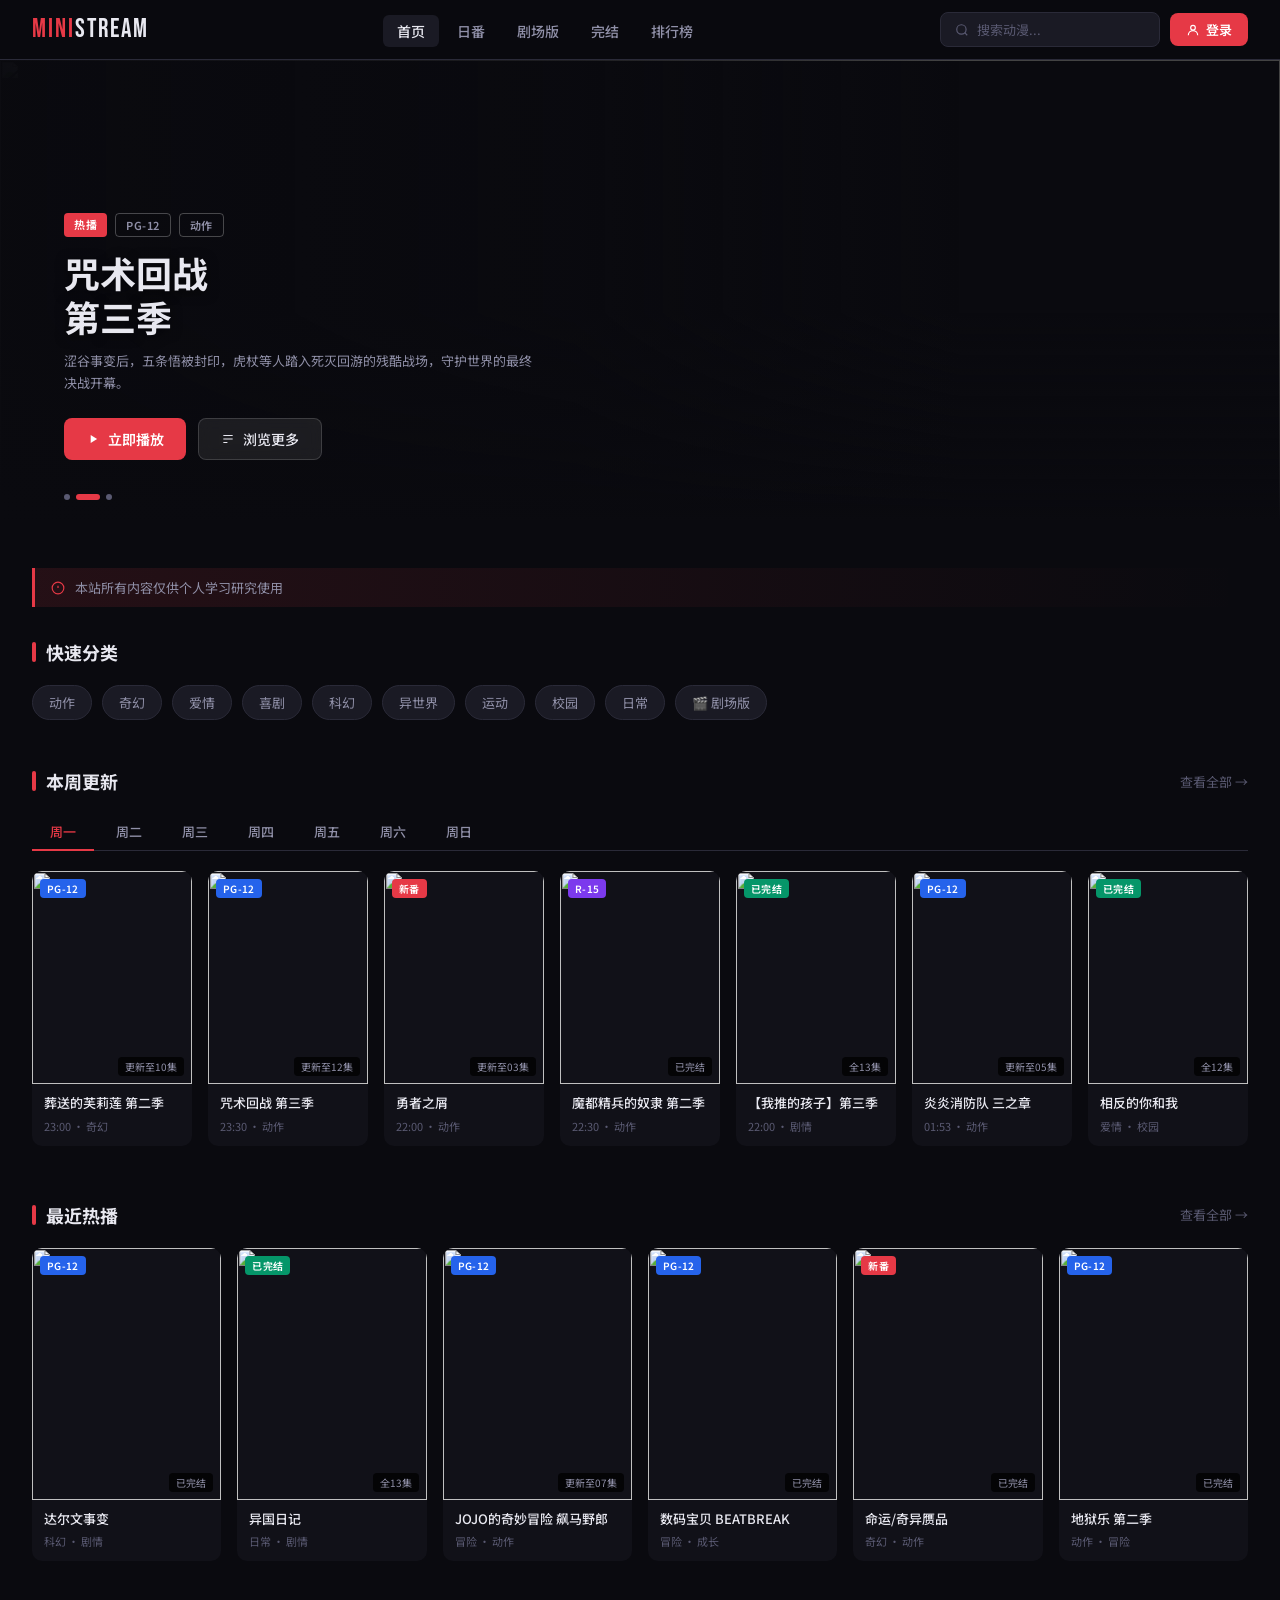
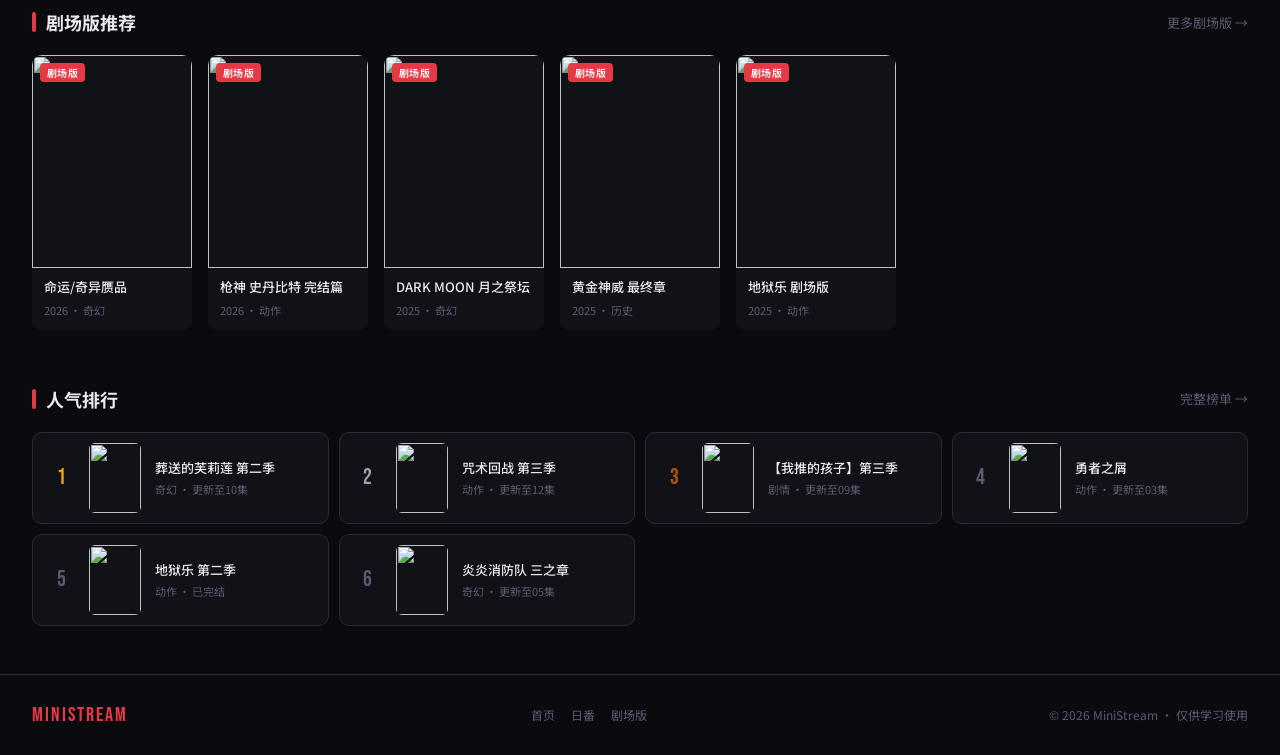
==== commit 5a91867b: "feat: 前后端对接 - 真实登录注册API" ====
--- a/frontend/index.html
+++ b/frontend/index.html
@@ -168,7 +168,7 @@
 <script>
 (function(){
   const area = document.getElementById('nav-user-area');
-  const loggedIn = sessionStorage.getItem('ms_logged_in') === '1';
+  const loggedIn = !!localStorage.getItem('ms_token');
   if (loggedIn) {
     area.innerHTML = `<a href="profile.html" class="nav-user-btn"><div class="nav-user-avatar">MS</div>我的</a>`;
   } else {
@@ -455,4 +455,5 @@
   });
 </script>
 </body>
+<script src="api.js"></script>
 </html>
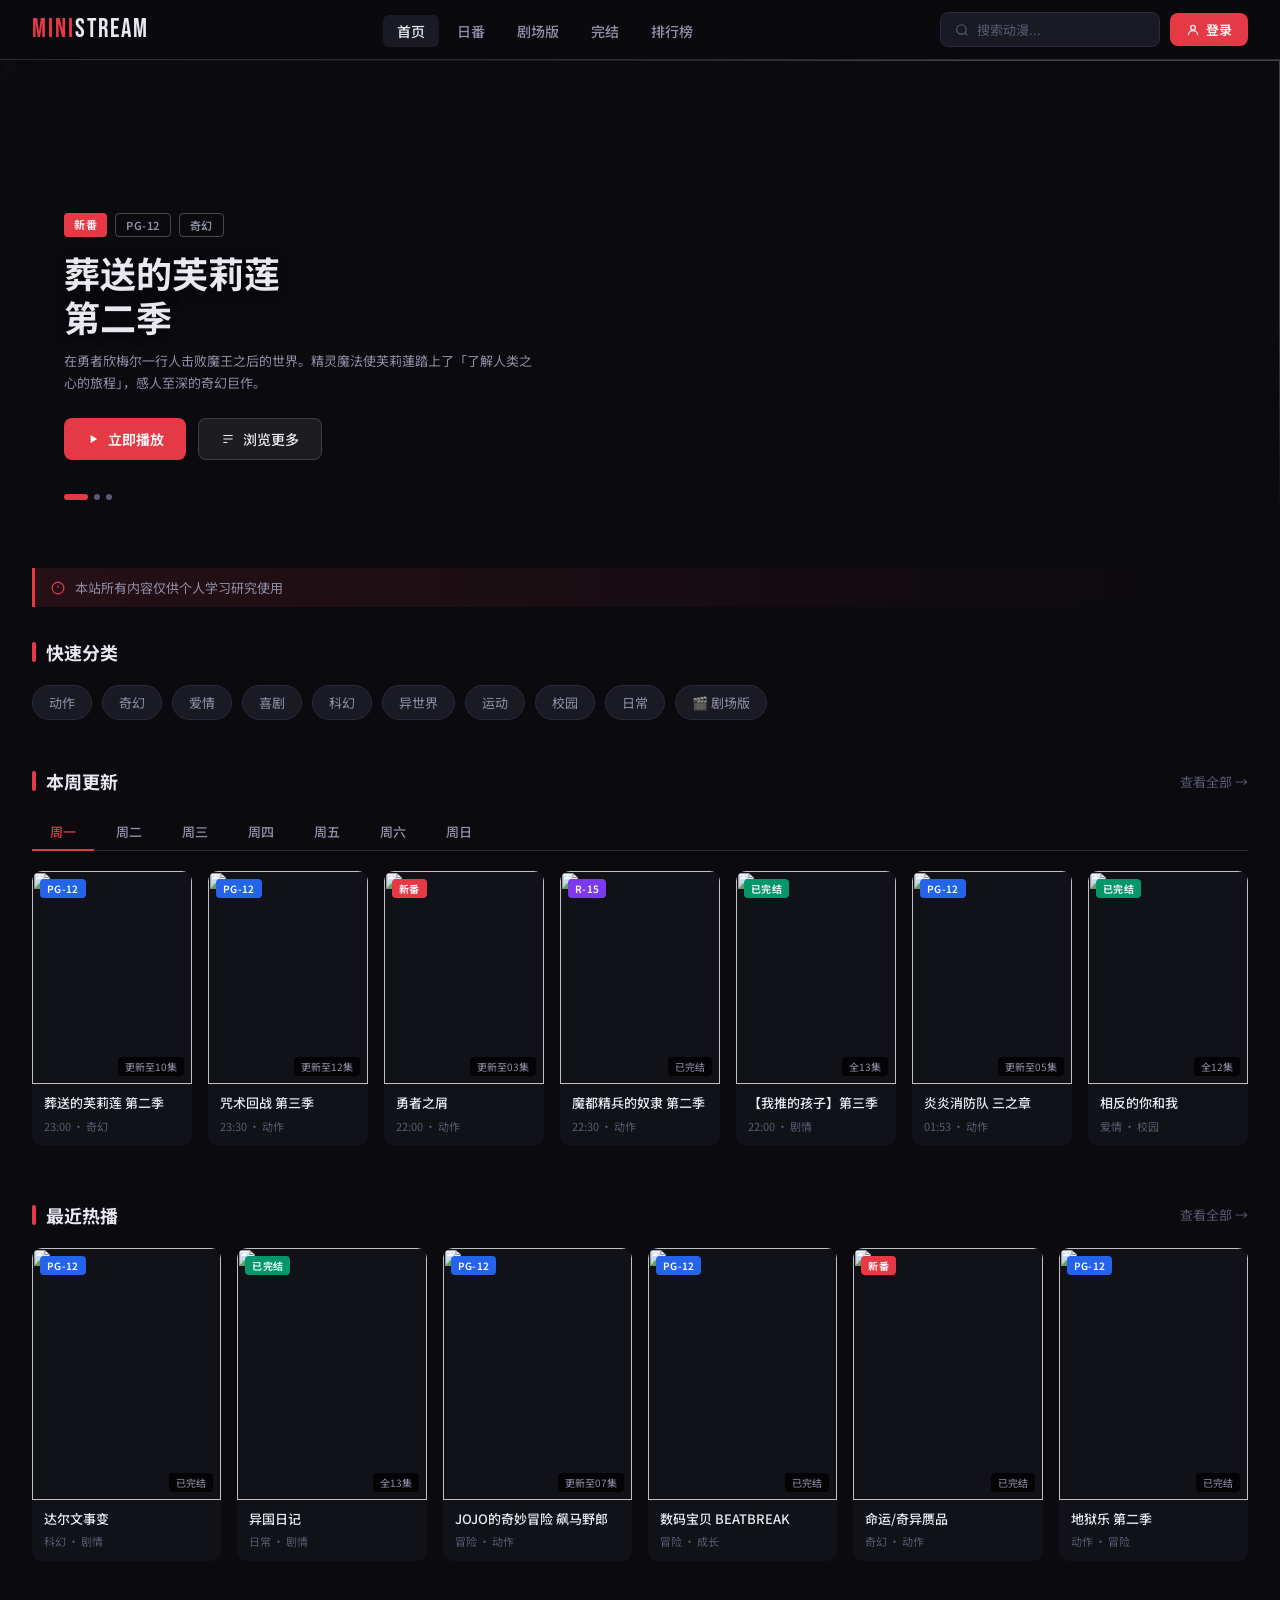
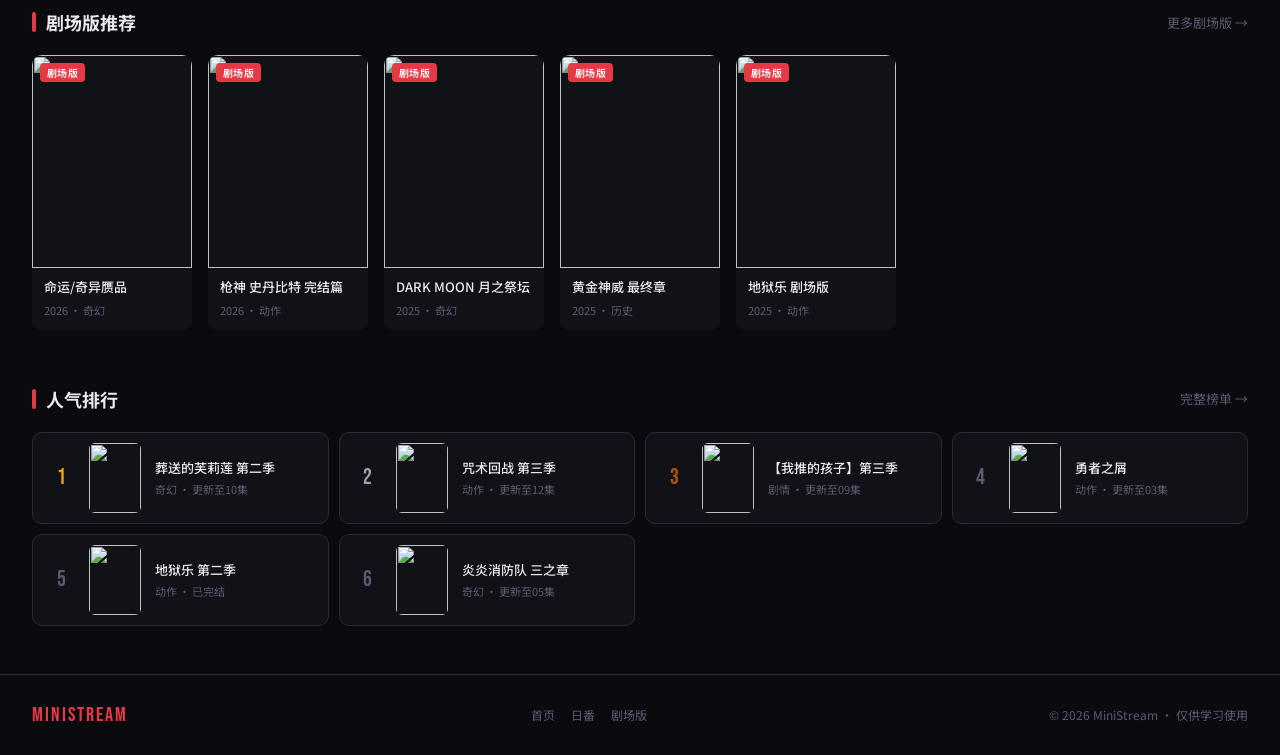
==== commit c1064e96: "feat: 添加搜索功能 - 支持关键词搜索视频" ====
--- a/frontend/index.html
+++ b/frontend/index.html
@@ -454,6 +454,7 @@
     });
   });
 </script>
+<script src="search.js"></script>
 </body>
 <script src="api.js"></script>
 </html>
